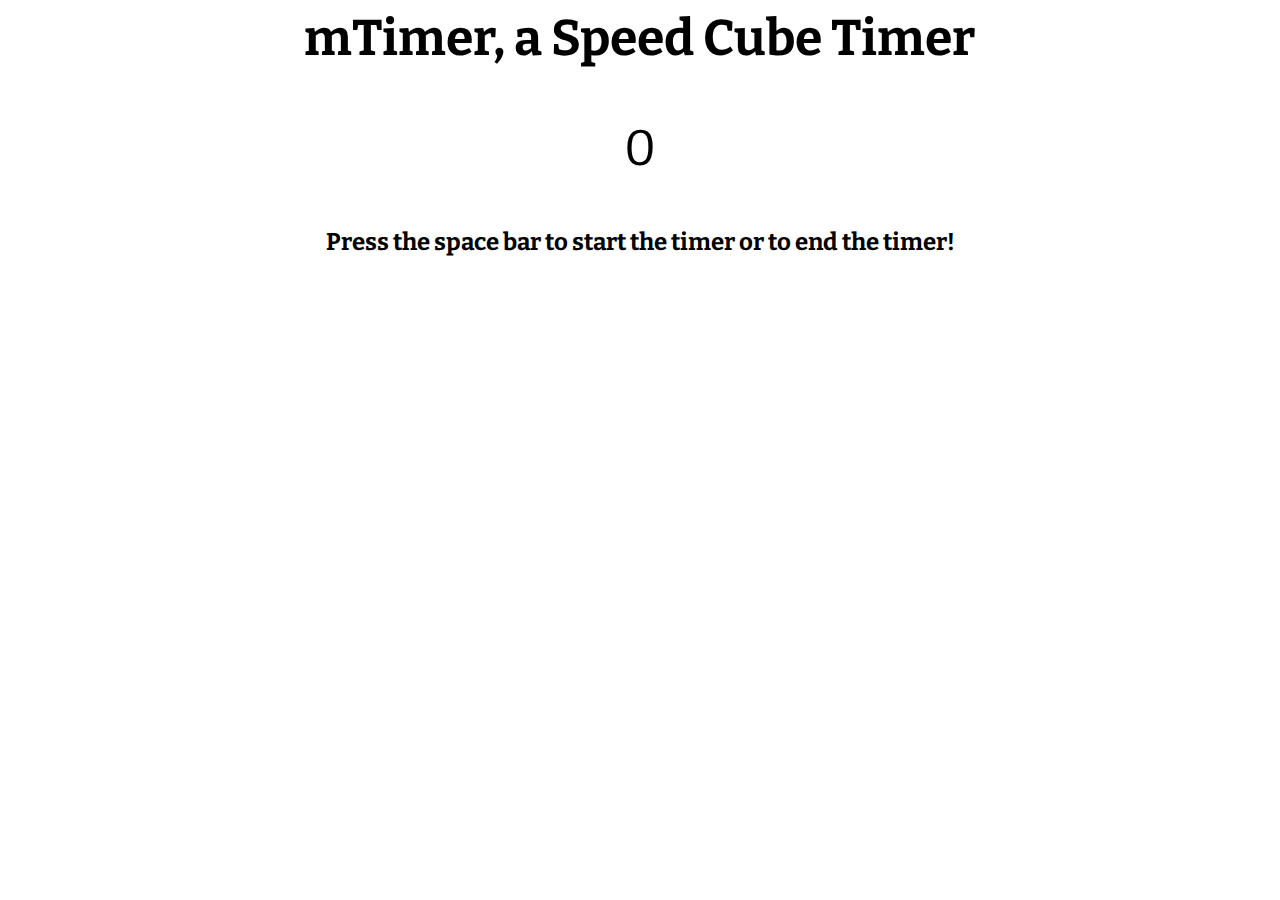
==== main.html @ a3a2bea6 "Add files via upload" ====
<html>

	<head>

		<title>mTimer</title>
	   <link rel = "stylesheet" type = "text/css" href = "style.css"/>
	   <link href="https://fonts.googleapis.com/css?family=Bitter" rel="stylesheet">
	</head>

	<body>
		
		<h1>mTimer, a Speed Cube Timer</h1>
		<div class = "timer">
			<p id = "time">0</p>
		</div>
		<h2>Press the space bar to start the timer or to end the timer!</h2>

		


	<script src="functions.js"></script>
	</body>


</html>
---- style.css ----
.timer{
  font-size: 50px;
}
body{
  font-family: 'Bitter', serif;
  text-align: center;
}
h1{
	text-align: center;
	font-size: 50px;
}
h2{
	text-align: center;
	margin-top: 50px;
}
h3{
	font-size: 30px;
}
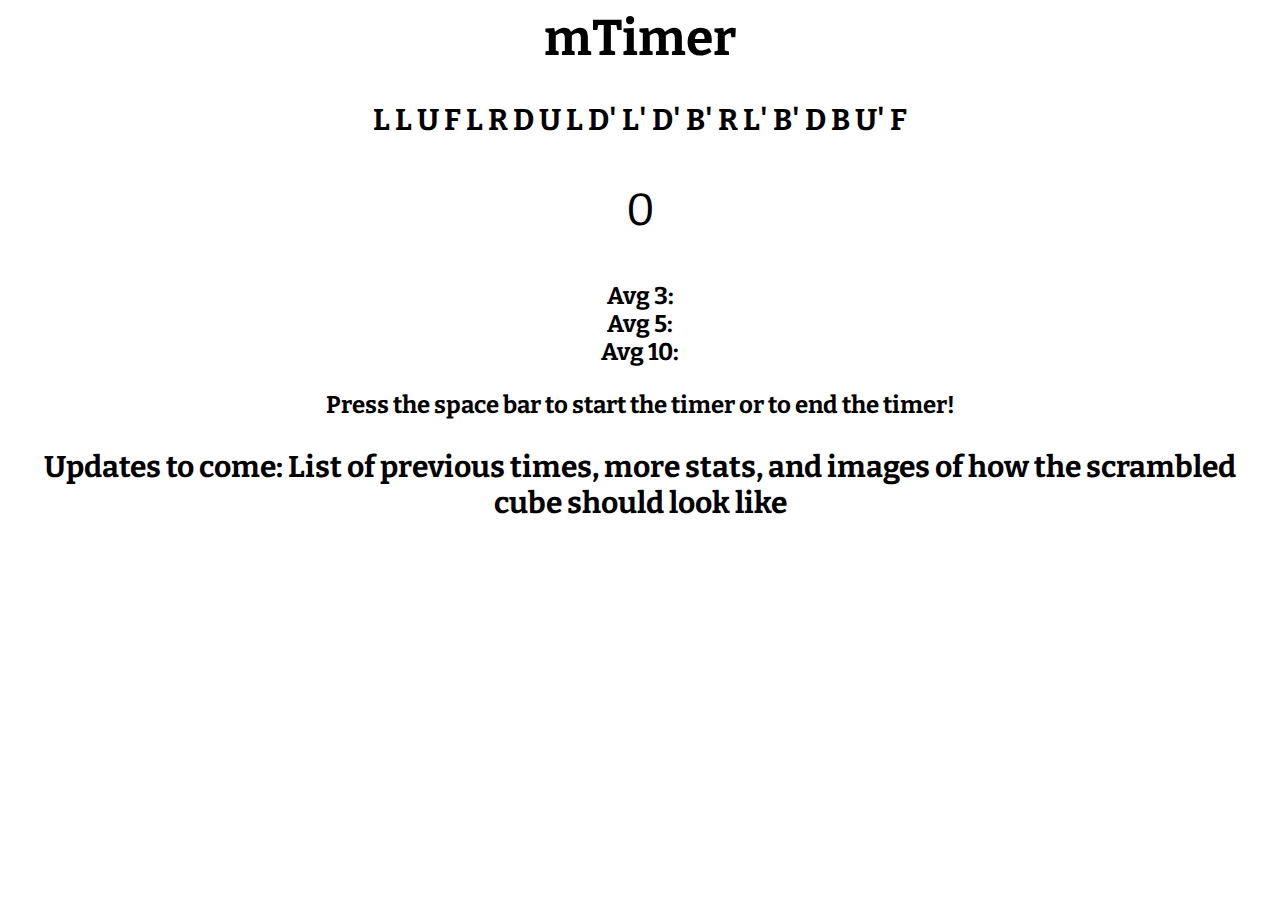
==== commit 7139ee4c: "Add files via upload" ====
--- a/main.html
+++ b/main.html
@@ -1,21 +1,28 @@
 <html>
 
 	<head>
-
 		<title>mTimer</title>
 	   <link rel = "stylesheet" type = "text/css" href = "style.css"/>
 	   <link href="https://fonts.googleapis.com/css?family=Bitter" rel="stylesheet">
 	</head>
 
 	<body>
-		
-		<h1>mTimer, a Speed Cube Timer</h1>
+
+		<h1>mTimer</h1>
+		<h3 id = "scramble"></h3>
 		<div class = "timer">
 			<p id = "time">0</p>
 		</div>
+
+		<h2 id = "avg3" class = "stats"> Avg 3: </h2>
+		<h2 id = "avg5" class = stats> Avg 5: </h2>
+		<h2 id = "avg10" class = "stats"> Avg 10: </h2>
 		<h2>Press the space bar to start the timer or to end the timer!</h2>
 
-		
+		<ul id = "listOfTimes"></ul>
+
+		<h3>Updates to come: List of previous times, more stats, and images of how the scrambled cube should look like</h3>
+
 
 
 	<script src="functions.js"></script>
--- a/style.css
+++ b/style.css
@@ -1,5 +1,5 @@
 .timer{
-  font-size: 50px;
+  font-size: 45px;
 }
 body{
   font-family: 'Bitter', serif;
@@ -11,8 +11,18 @@
 }
 h2{
 	text-align: center;
-	margin-top: 50px;
+	margin-top: 25px;
 }
 h3{
 	font-size: 30px;
+}
+.fullVersionButton{
+	border-style: solid;
+	border-color: black;
+	height:50px ;
+	width: 100px;
+}
+.stats{
+	margin-top: 0;
+	margin-bottom: 0;
 }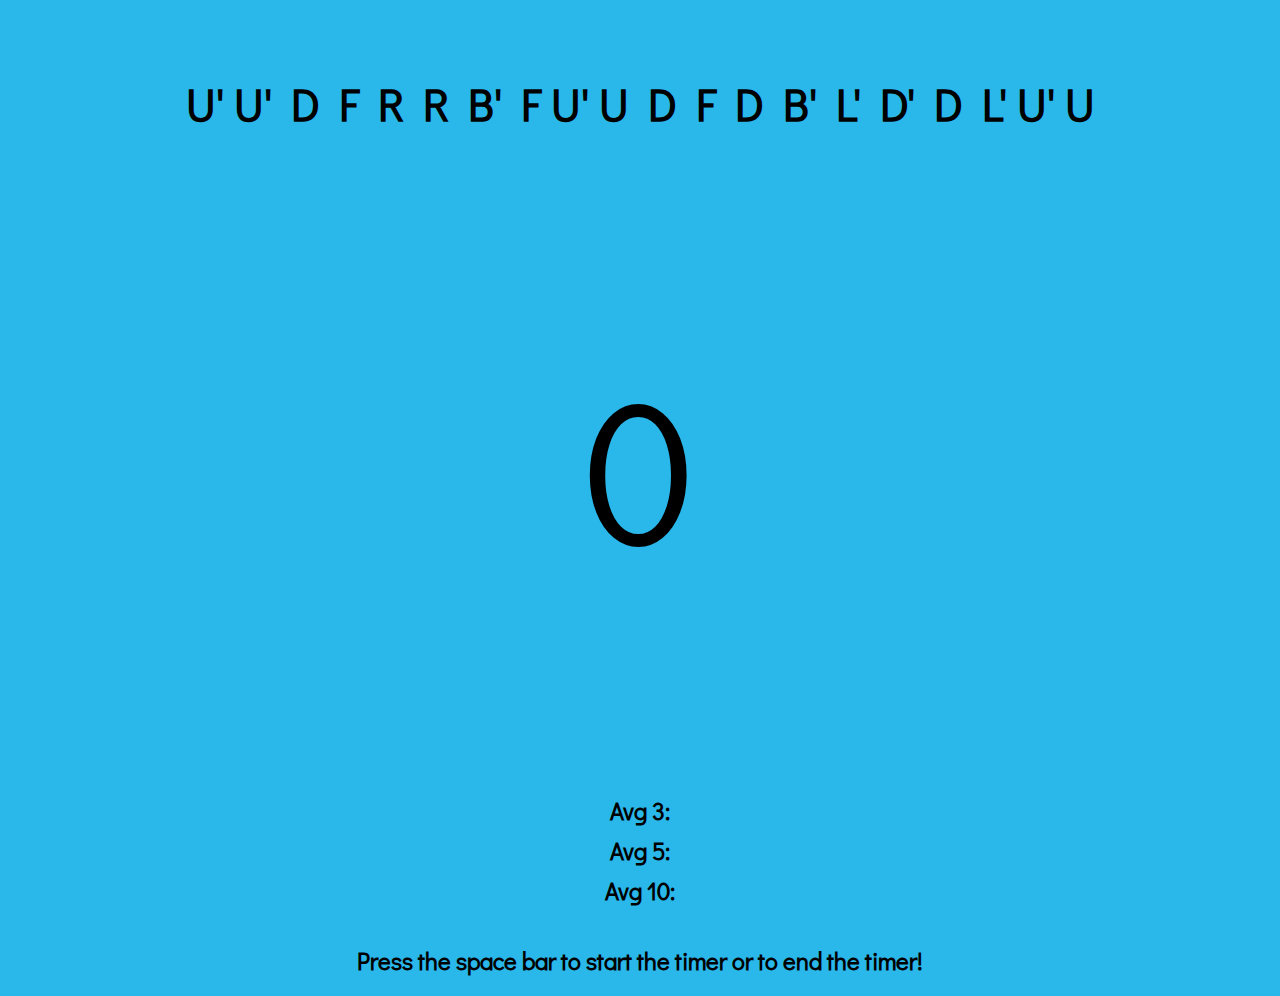
==== commit 7b79ecbc: "Back at it!" ====
--- a/main.html
+++ b/main.html
@@ -3,29 +3,28 @@
 	<head>
 		<title>mTimer</title>
 	   <link rel = "stylesheet" type = "text/css" href = "style.css"/>
-	   <link href="https://fonts.googleapis.com/css?family=Bitter" rel="stylesheet">
+	   <link href="https://fonts.googleapis.com/css?family=Didact+Gothic" rel="stylesheet">
 	</head>
 
 	<body>
+		<center>
+			<br>
+			
+			<h3 id = "scramble"></h3>
+			<div class = "timer">
+				<p id = "time">0</p>
+			</div>
 
-		<h1>mTimer</h1>
-		<h3 id = "scramble"></h3>
-		<div class = "timer">
-			<p id = "time">0</p>
-		</div>
+			<h2 id = "avg3" class = "stats"> Avg 3: </h2>
+			<h2 id = "avg5" class = "stats"> Avg 5: </h2>
+			<h2 id = "avg10" class = "stats"> Avg 10: </h2>
 
-		<h2 id = "avg3" class = "stats"> Avg 3: </h2>
-		<h2 id = "avg5" class = stats> Avg 5: </h2>
-		<h2 id = "avg10" class = "stats"> Avg 10: </h2>
-		<h2>Press the space bar to start the timer or to end the timer!</h2>
+			<h2>Press the space bar to start the timer or to end the timer!</h2>
 
-		<ul id = "listOfTimes"></ul>
+			<ul id = "listOfTimes"></ul>
 
-		<h3>Updates to come: List of previous times, more stats, and images of how the scrambled cube should look like</h3>
-
-
-
-	<script src="functions.js"></script>
+		</center>
+			<script src="functions.js"></script>
 	</body>
 
 
--- a/style.css
+++ b/style.css
@@ -1,21 +1,19 @@
 .timer{
-  font-size: 45px;
+	  font-size: 200;
 }
 body{
-  font-family: 'Bitter', serif;
-  text-align: center;
+	font-family: 'Didact Gothic', sans-serif;
+	background-color: #2ab7ea;
 }
 h1{
-	text-align: center;
-	font-size: 50px;
+	font-size: 70px;
 }
 h2{
-	text-align: center;
-	margin-top: 25px;
+	margin-top: 30px;
 }
 h3{
-	font-size: 30px;
-}
+	font-size: 45px;
+}	
 .fullVersionButton{
 	border-style: solid;
 	border-color: black;
@@ -25,4 +23,10 @@
 .stats{
 	margin-top: 0;
 	margin-bottom: 0;
-}+	height: 40px;
+}
+.blank-space{
+	display: block;
+	margin: 50px; 
+	
+}
